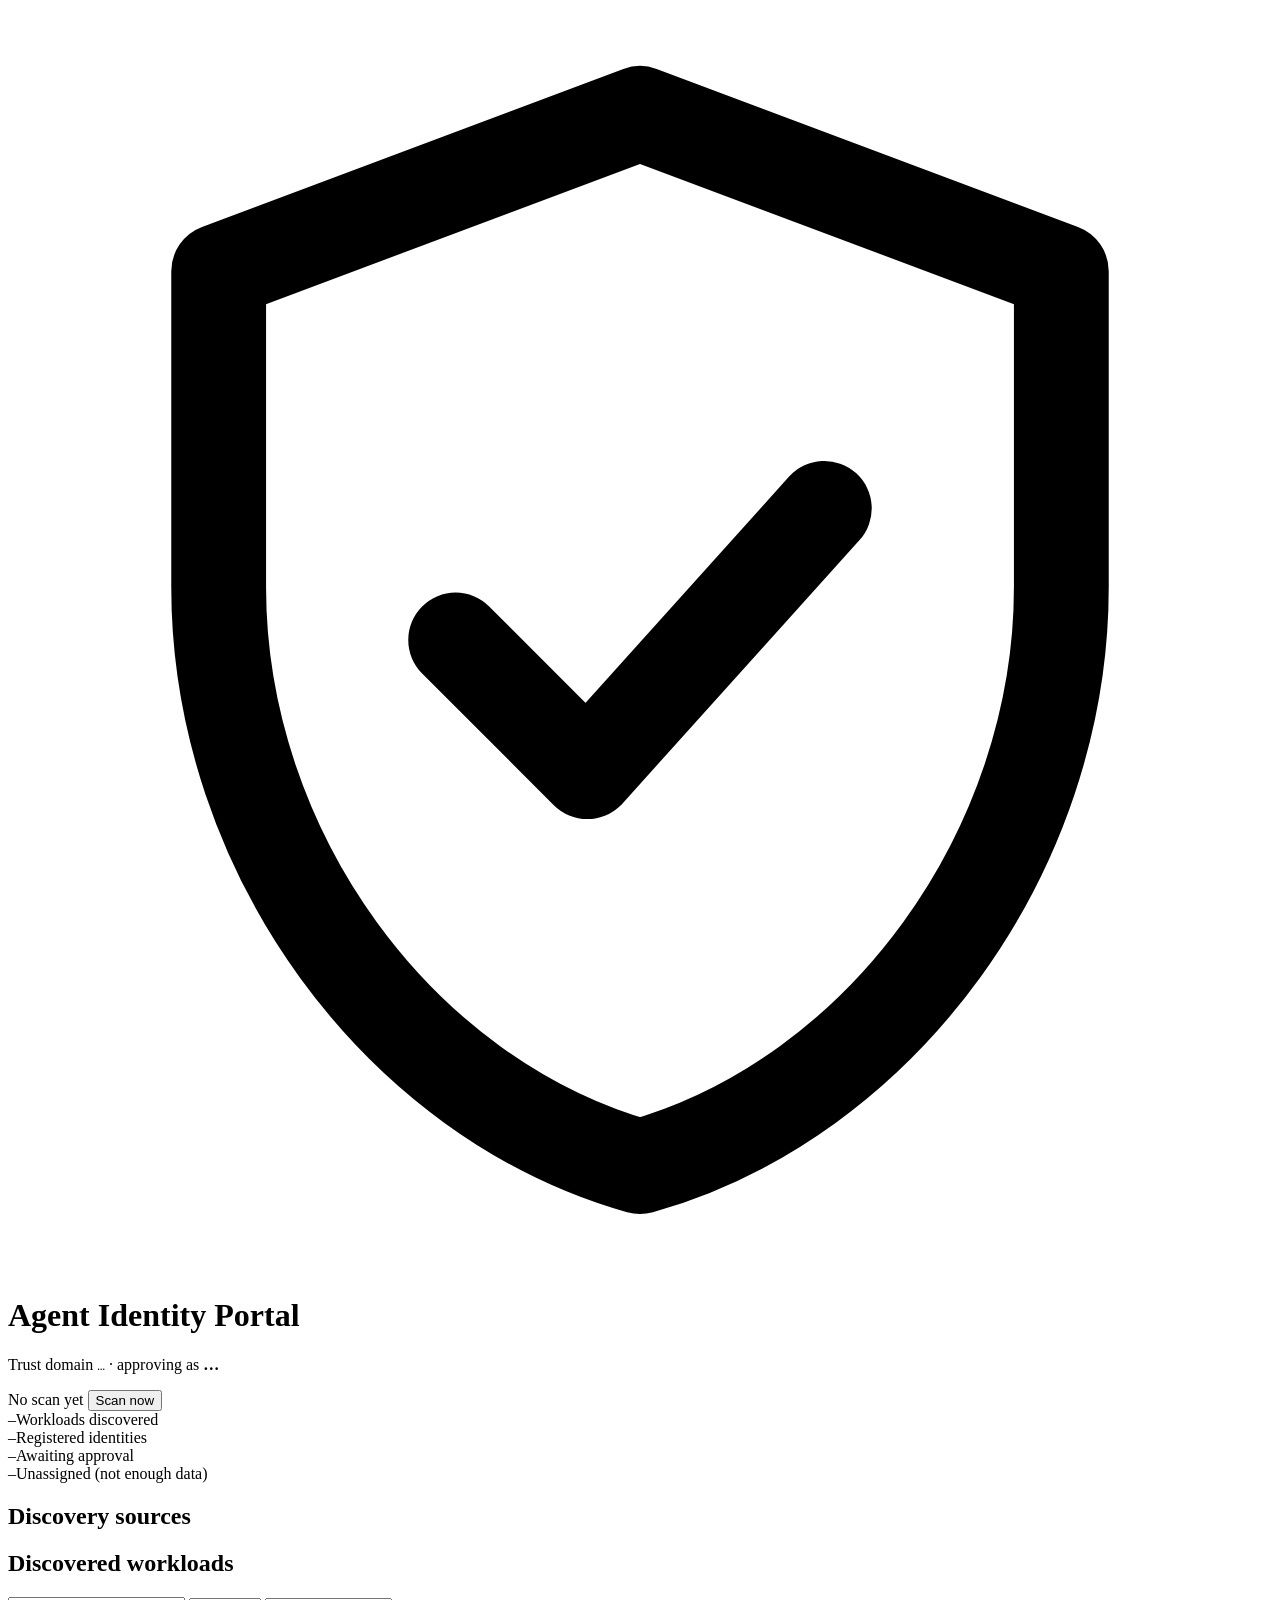
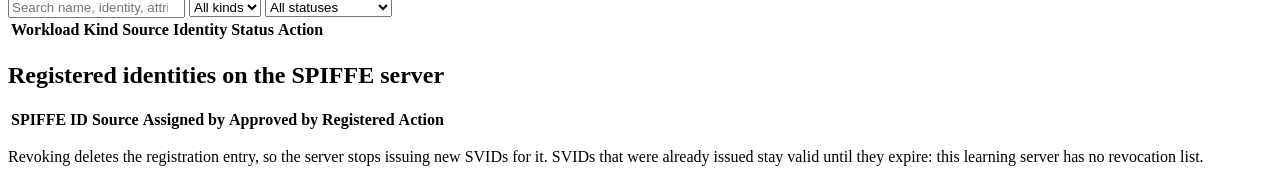
==== agent-identity-spiffe/spiffe_identity/portal_static/index.html @ 63d3b44a "agent-identity-spiffe: local portal for workloads, attributes and identities agent-discovery portal " ====
<!doctype html>
<html lang="en">
<head>
  <meta charset="utf-8">
  <meta name="viewport" content="width=device-width, initial-scale=1">
  <meta name="portal-token" content="__PORTAL_TOKEN__">
  <title>Agent Identity Portal</title>
  <link rel="stylesheet" href="/portal.css">
</head>
<body>
  <header class="topbar">
    <div class="brand">
      <svg class="logo" viewBox="0 0 24 24" aria-hidden="true"><path d="M12 2 4 5v6c0 5 3.4 9.7 8 11 4.6-1.3 8-6 8-11V5l-8-3Z" fill="none" stroke="currentColor" stroke-width="1.8" stroke-linejoin="round"/><path d="m8.5 12 2.5 2.5 4.5-5" fill="none" stroke="currentColor" stroke-width="1.8" stroke-linecap="round" stroke-linejoin="round"/></svg>
      <div>
        <h1>Agent Identity Portal</h1>
        <p class="sub">Trust domain <code id="td">…</code> · approving as <strong id="approver">…</strong></p>
      </div>
    </div>
    <div class="scanbox">
      <span id="scanned" class="muted">No scan yet</span>
      <button id="scan-btn" class="btn primary" type="button">Scan now</button>
    </div>
  </header>

  <main>
    <div id="banner" class="banner" hidden></div>

    <section class="cards" aria-label="Summary">
      <div class="card"><span class="num" id="c-total">–</span><span class="lbl">Workloads discovered</span></div>
      <div class="card ok"><span class="num" id="c-registered">–</span><span class="lbl">Registered identities</span></div>
      <div class="card warn"><span class="num" id="c-pending">–</span><span class="lbl">Awaiting approval</span></div>
      <div class="card none"><span class="num" id="c-unassigned">–</span><span class="lbl">Unassigned (not enough data)</span></div>
    </section>

    <section aria-labelledby="sources-h">
      <h2 id="sources-h">Discovery sources</h2>
      <div id="sources" class="sources"></div>
      <ul id="notes" class="notes"></ul>
    </section>

    <section aria-labelledby="wl-h">
      <div class="section-head">
        <h2 id="wl-h">Discovered workloads</h2>
        <div class="filters">
          <input id="f-text" type="search" placeholder="Search name, identity, attribute…" aria-label="Search">
          <select id="f-kind" aria-label="Filter by kind"><option value="">All kinds</option></select>
          <select id="f-status" aria-label="Filter by status">
            <option value="">All statuses</option>
            <option value="registered">Registered</option>
            <option value="pending">Awaiting approval</option>
            <option value="unassigned">Unassigned</option>
            <option value="unknown">Unknown</option>
          </select>
        </div>
      </div>
      <div class="table-wrap">
        <table class="grid" id="wl-table">
          <thead><tr><th>Workload</th><th class="hide-sm">Kind</th><th class="hide-sm">Source</th><th>Identity</th><th>Status</th><th class="act">Action</th></tr></thead>
          <tbody id="wl-body"></tbody>
        </table>
      </div>
      <p id="wl-empty" class="empty" hidden></p>
    </section>

    <section aria-labelledby="en-h">
      <h2 id="en-h">Registered identities on the SPIFFE server</h2>
      <div class="table-wrap">
        <table class="grid">
          <thead><tr><th>SPIFFE ID</th><th class="hide-sm">Source</th><th class="hide-sm">Assigned by</th><th>Approved by</th><th>Registered</th><th class="act">Action</th></tr></thead>
          <tbody id="en-body"></tbody>
        </table>
      </div>
      <p id="en-empty" class="empty" hidden></p>
      <p class="fine">Revoking deletes the registration entry, so the server stops issuing new SVIDs for it. SVIDs that were already issued stay valid until they expire: this learning server has no revocation list.</p>
    </section>
  </main>

  <template id="detail-tpl">
    <tr class="detail"><td colspan="6"><div class="detail-grid">
      <div><h3>Attributes</h3><table class="kv"></table></div>
      <div>
        <h3>Selectors</h3><ul class="sel"></ul>
        <h3>Assignment</h3><dl class="assign"></dl>
      </div>
    </div></td></tr>
  </template>

  <script src="/portal.js"></script>
</body>
</html>
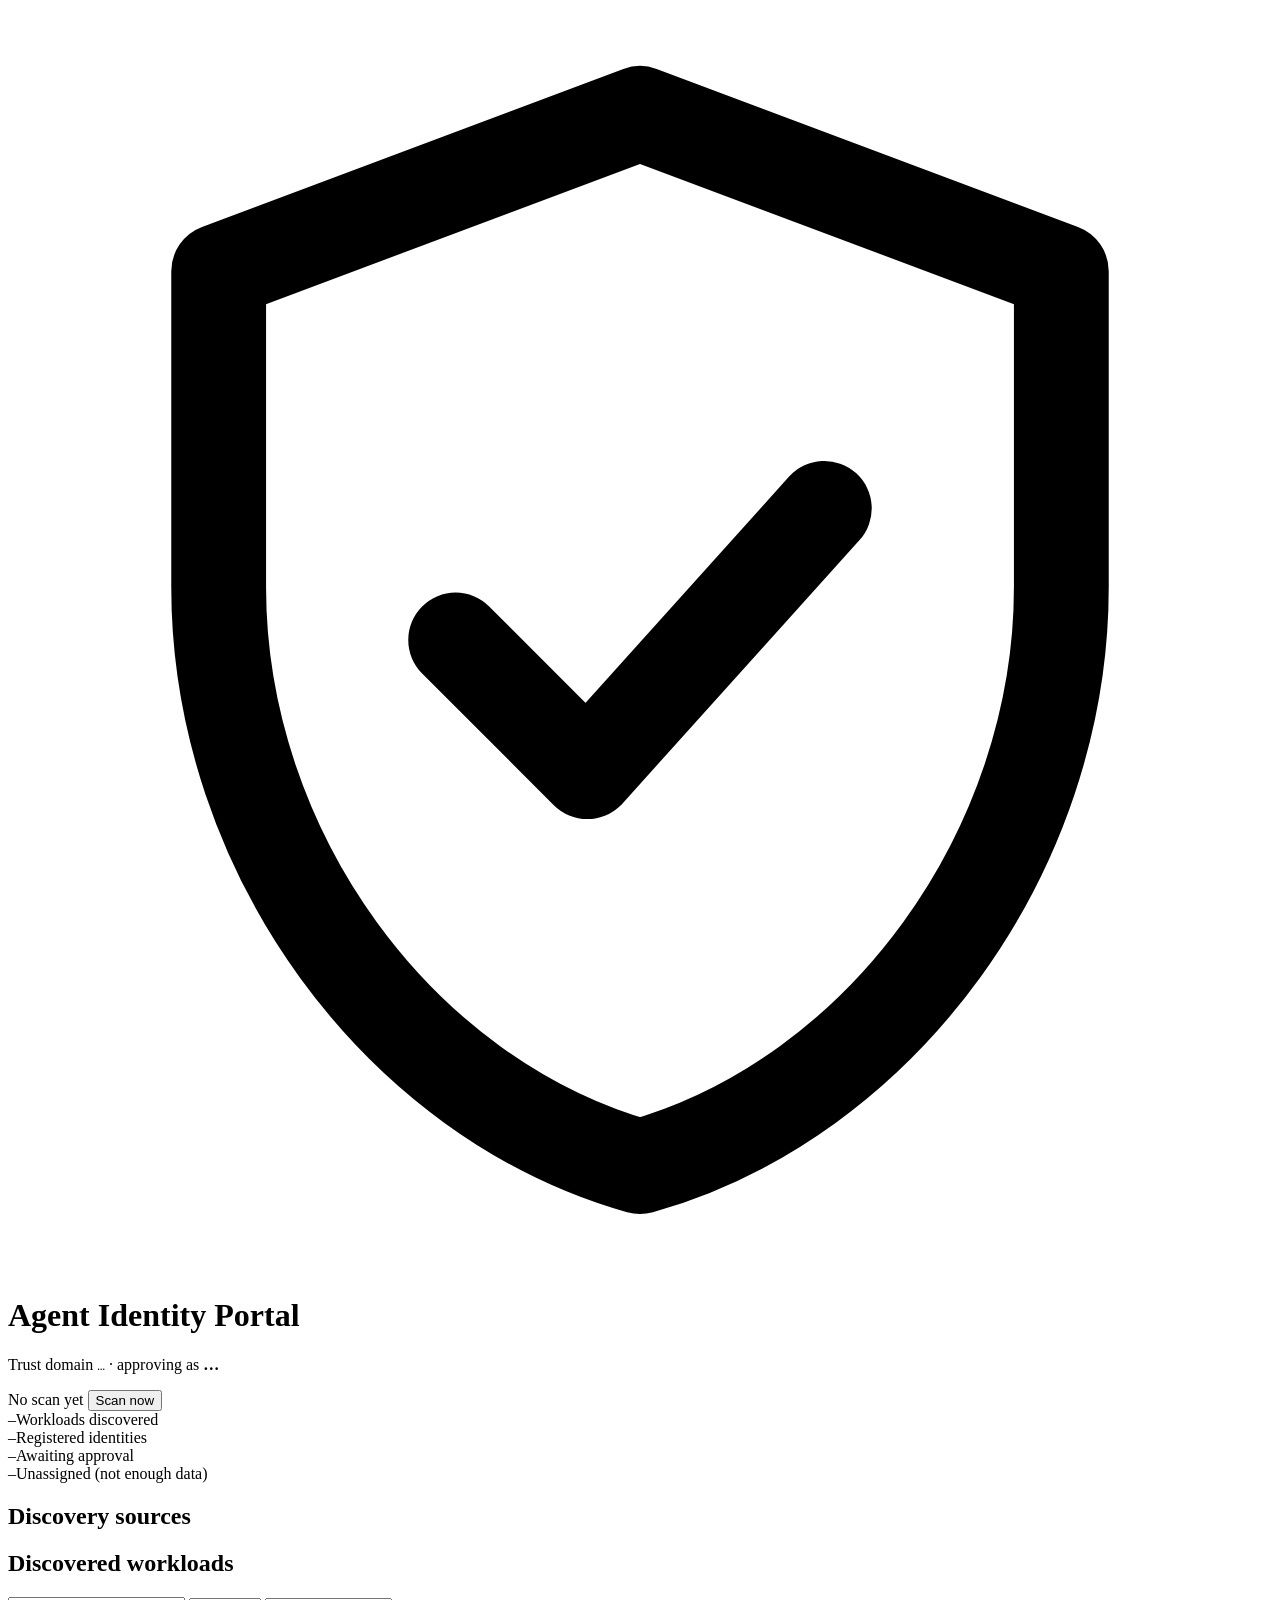
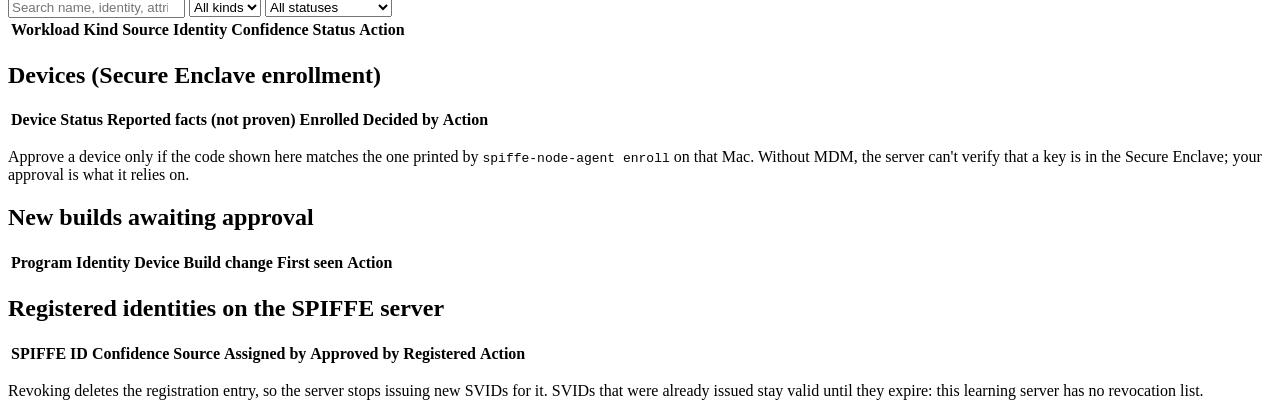
==== commit a6e92c78: "agent-identity-spiffe: device attestation server side (Phase 1) Implements the server half of the ma" ====
--- a/agent-identity-spiffe/spiffe_identity/portal_static/index.html
+++ b/agent-identity-spiffe/spiffe_identity/portal_static/index.html
@@ -55,18 +55,41 @@
       </div>
       <div class="table-wrap">
         <table class="grid" id="wl-table">
-          <thead><tr><th>Workload</th><th class="hide-sm">Kind</th><th class="hide-sm">Source</th><th>Identity</th><th>Status</th><th class="act">Action</th></tr></thead>
+          <thead><tr><th>Workload</th><th class="hide-sm">Kind</th><th class="hide-sm">Source</th><th>Identity</th><th>Confidence</th><th>Status</th><th class="act">Action</th></tr></thead>
           <tbody id="wl-body"></tbody>
         </table>
       </div>
       <p id="wl-empty" class="empty" hidden></p>
     </section>
 
+    <section aria-labelledby="dev-h">
+      <h2 id="dev-h">Devices (Secure Enclave enrollment)</h2>
+      <div class="table-wrap">
+        <table class="grid">
+          <thead><tr><th>Device</th><th>Status</th><th class="hide-sm">Reported facts (not proven)</th><th class="hide-sm">Enrolled</th><th>Decided by</th><th class="act">Action</th></tr></thead>
+          <tbody id="dev-body"></tbody>
+        </table>
+      </div>
+      <p id="dev-empty" class="empty" hidden></p>
+      <p class="fine">Approve a device only if the code shown here matches the one printed by <code>spiffe-node-agent enroll</code> on that Mac. Without MDM, the server can't verify that a key is in the Secure Enclave; your approval is what it relies on.</p>
+    </section>
+
+    <section aria-labelledby="bld-h">
+      <h2 id="bld-h">New builds awaiting approval</h2>
+      <div class="table-wrap">
+        <table class="grid">
+          <thead><tr><th>Program</th><th>Identity</th><th class="hide-sm">Device</th><th>Build change</th><th class="hide-sm">First seen</th><th class="act">Action</th></tr></thead>
+          <tbody id="bld-body"></tbody>
+        </table>
+      </div>
+      <p id="bld-empty" class="empty" hidden></p>
+    </section>
+
     <section aria-labelledby="en-h">
       <h2 id="en-h">Registered identities on the SPIFFE server</h2>
       <div class="table-wrap">
         <table class="grid">
-          <thead><tr><th>SPIFFE ID</th><th class="hide-sm">Source</th><th class="hide-sm">Assigned by</th><th>Approved by</th><th>Registered</th><th class="act">Action</th></tr></thead>
+          <thead><tr><th>SPIFFE ID</th><th>Confidence</th><th class="hide-sm">Source</th><th class="hide-sm">Assigned by</th><th>Approved by</th><th>Registered</th><th class="act">Action</th></tr></thead>
           <tbody id="en-body"></tbody>
         </table>
       </div>
@@ -76,7 +99,7 @@
   </main>
 
   <template id="detail-tpl">
-    <tr class="detail"><td colspan="6"><div class="detail-grid">
+    <tr class="detail"><td colspan="7"><div class="detail-grid">
       <div><h3>Attributes</h3><table class="kv"></table></div>
       <div>
         <h3>Selectors</h3><ul class="sel"></ul>
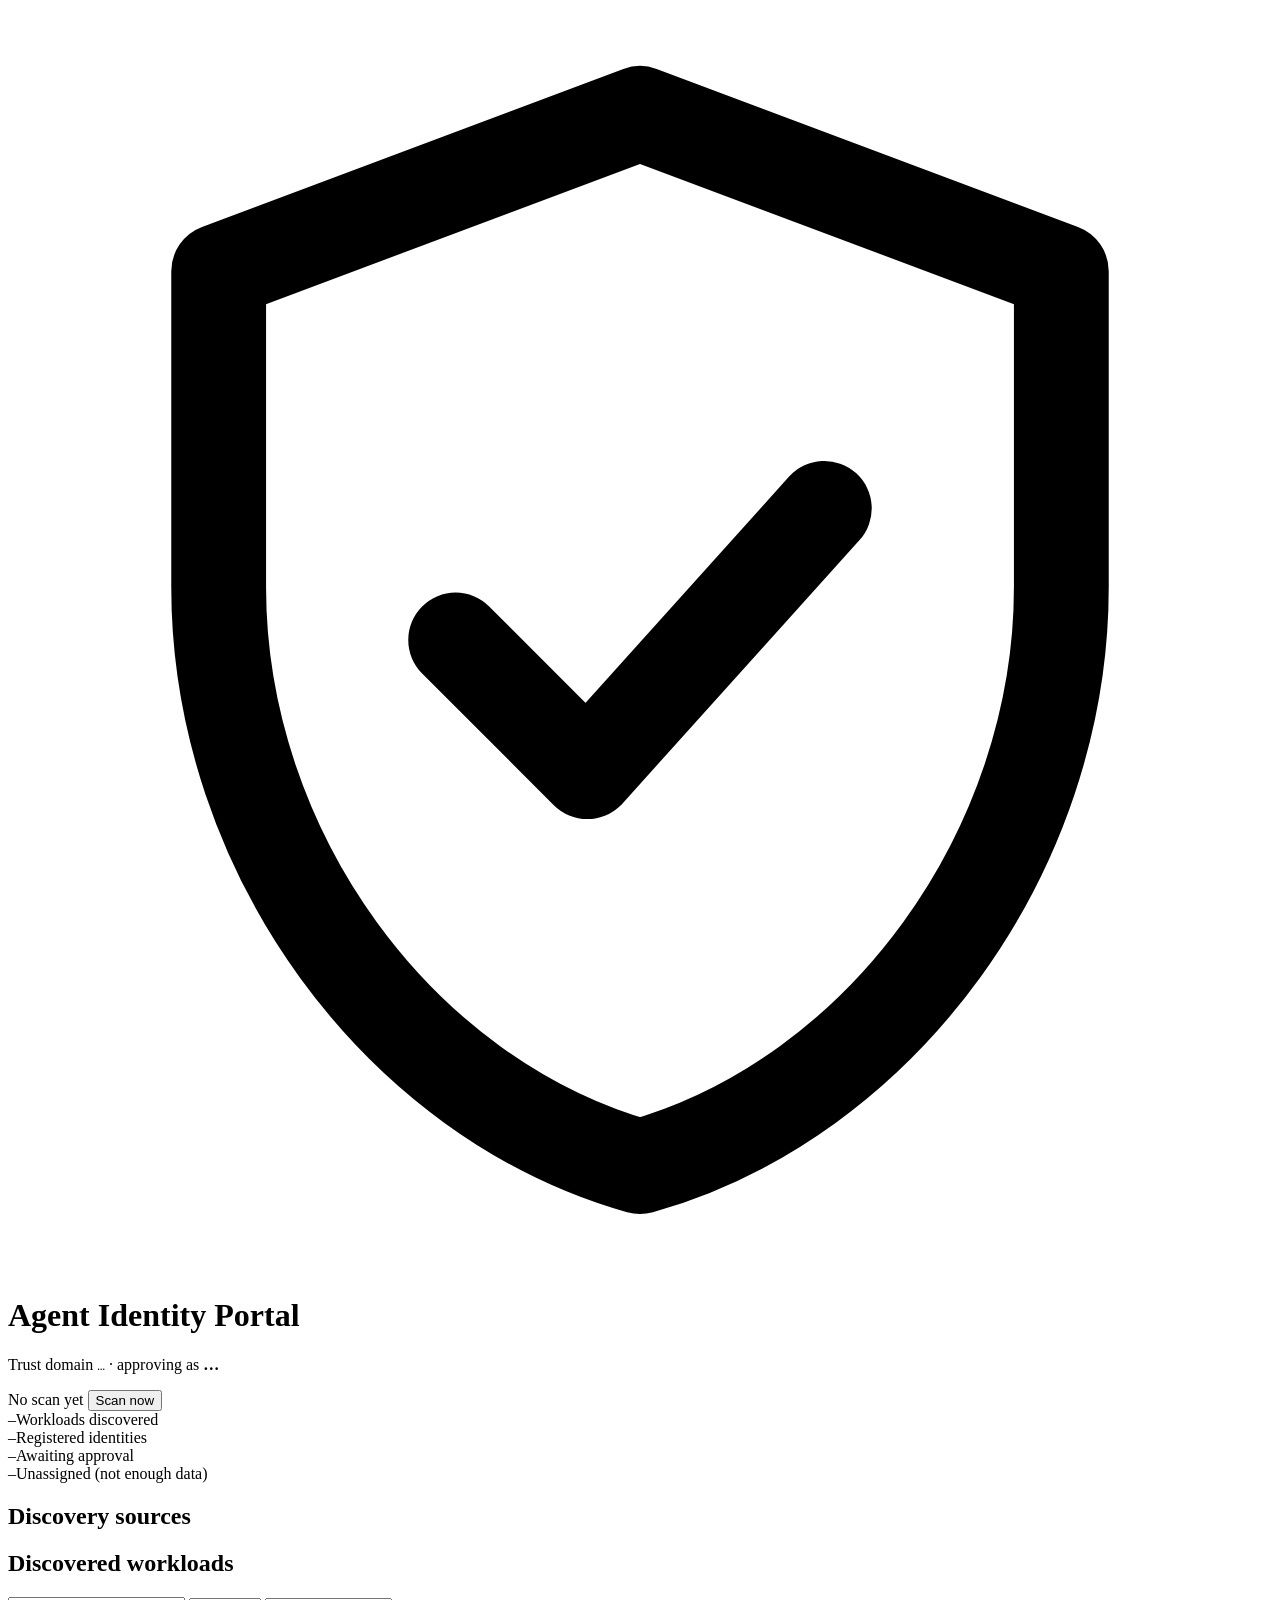
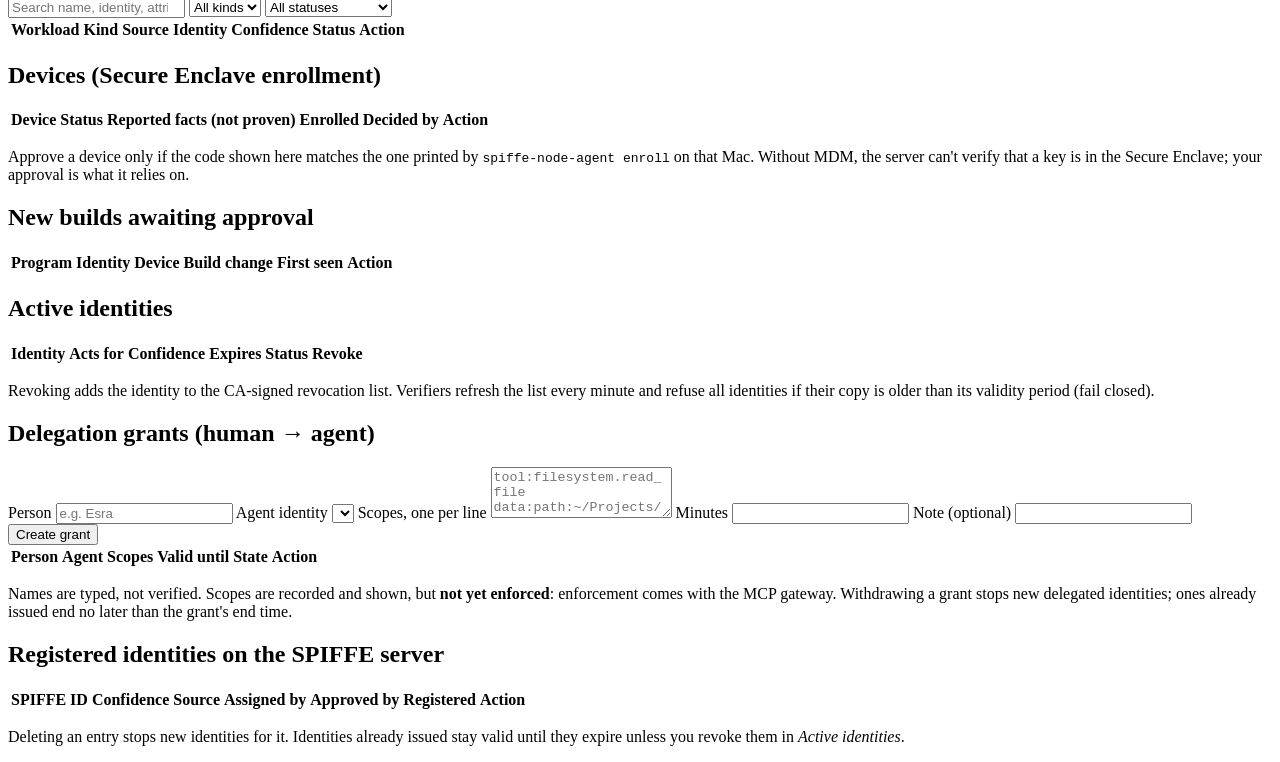
==== commit fa633fdc: "agent-identity-spiffe: issuance log, identity revocation, human-to-agent delegation Issuance log: ev" ====
--- a/agent-identity-spiffe/spiffe_identity/portal_static/index.html
+++ b/agent-identity-spiffe/spiffe_identity/portal_static/index.html
@@ -85,6 +85,40 @@
       <p id="bld-empty" class="empty" hidden></p>
     </section>
 
+    <section aria-labelledby="id-h">
+      <h2 id="id-h">Active identities</h2>
+      <div class="table-wrap">
+        <table class="grid">
+          <thead><tr><th>Identity</th><th>Acts for</th><th>Confidence</th><th class="hide-sm">Expires</th><th>Status</th><th class="act">Revoke</th></tr></thead>
+          <tbody id="sv-body"></tbody>
+        </table>
+      </div>
+      <p id="sv-empty" class="empty" hidden></p>
+      <p class="fine">Revoking adds the identity to the CA-signed revocation list. Verifiers refresh the list every minute and refuse all identities if their copy is older than its validity period (fail closed).</p>
+    </section>
+
+    <section aria-labelledby="gr-h">
+      <h2 id="gr-h">Delegation grants (human → agent)</h2>
+      <form id="grant-form" class="grant-form" autocomplete="off">
+        <label>Person <input id="g-principal" maxlength="100" placeholder="e.g. Esra" required></label>
+        <label>Agent identity <select id="g-agent" required></select></label>
+        <label class="wide">Scopes, one per line
+          <textarea id="g-scopes" rows="3" placeholder="tool:filesystem.read_file&#10;data:path:~/Projects/transform/**" required></textarea></label>
+        <label>Minutes <input id="g-minutes" type="number" min="1" step="1" required></label>
+        <label class="wide">Note (optional) <input id="g-note" maxlength="200"></label>
+        <div class="form-actions"><button id="g-create" class="btn primary" type="submit">Create grant</button>
+          <span id="g-limits" class="muted"></span></div>
+      </form>
+      <div class="table-wrap">
+        <table class="grid">
+          <thead><tr><th>Person</th><th>Agent</th><th class="hide-sm">Scopes</th><th>Valid until</th><th>State</th><th class="act">Action</th></tr></thead>
+          <tbody id="gr-body"></tbody>
+        </table>
+      </div>
+      <p id="gr-empty" class="empty" hidden></p>
+      <p class="fine">Names are typed, not verified. Scopes are recorded and shown, but <strong>not yet enforced</strong>: enforcement comes with the MCP gateway. Withdrawing a grant stops new delegated identities; ones already issued end no later than the grant's end time.</p>
+    </section>
+
     <section aria-labelledby="en-h">
       <h2 id="en-h">Registered identities on the SPIFFE server</h2>
       <div class="table-wrap">
@@ -94,7 +128,7 @@
         </table>
       </div>
       <p id="en-empty" class="empty" hidden></p>
-      <p class="fine">Revoking deletes the registration entry, so the server stops issuing new SVIDs for it. SVIDs that were already issued stay valid until they expire: this learning server has no revocation list.</p>
+      <p class="fine">Deleting an entry stops new identities for it. Identities already issued stay valid until they expire unless you revoke them in <em>Active identities</em>.</p>
     </section>
   </main>
 
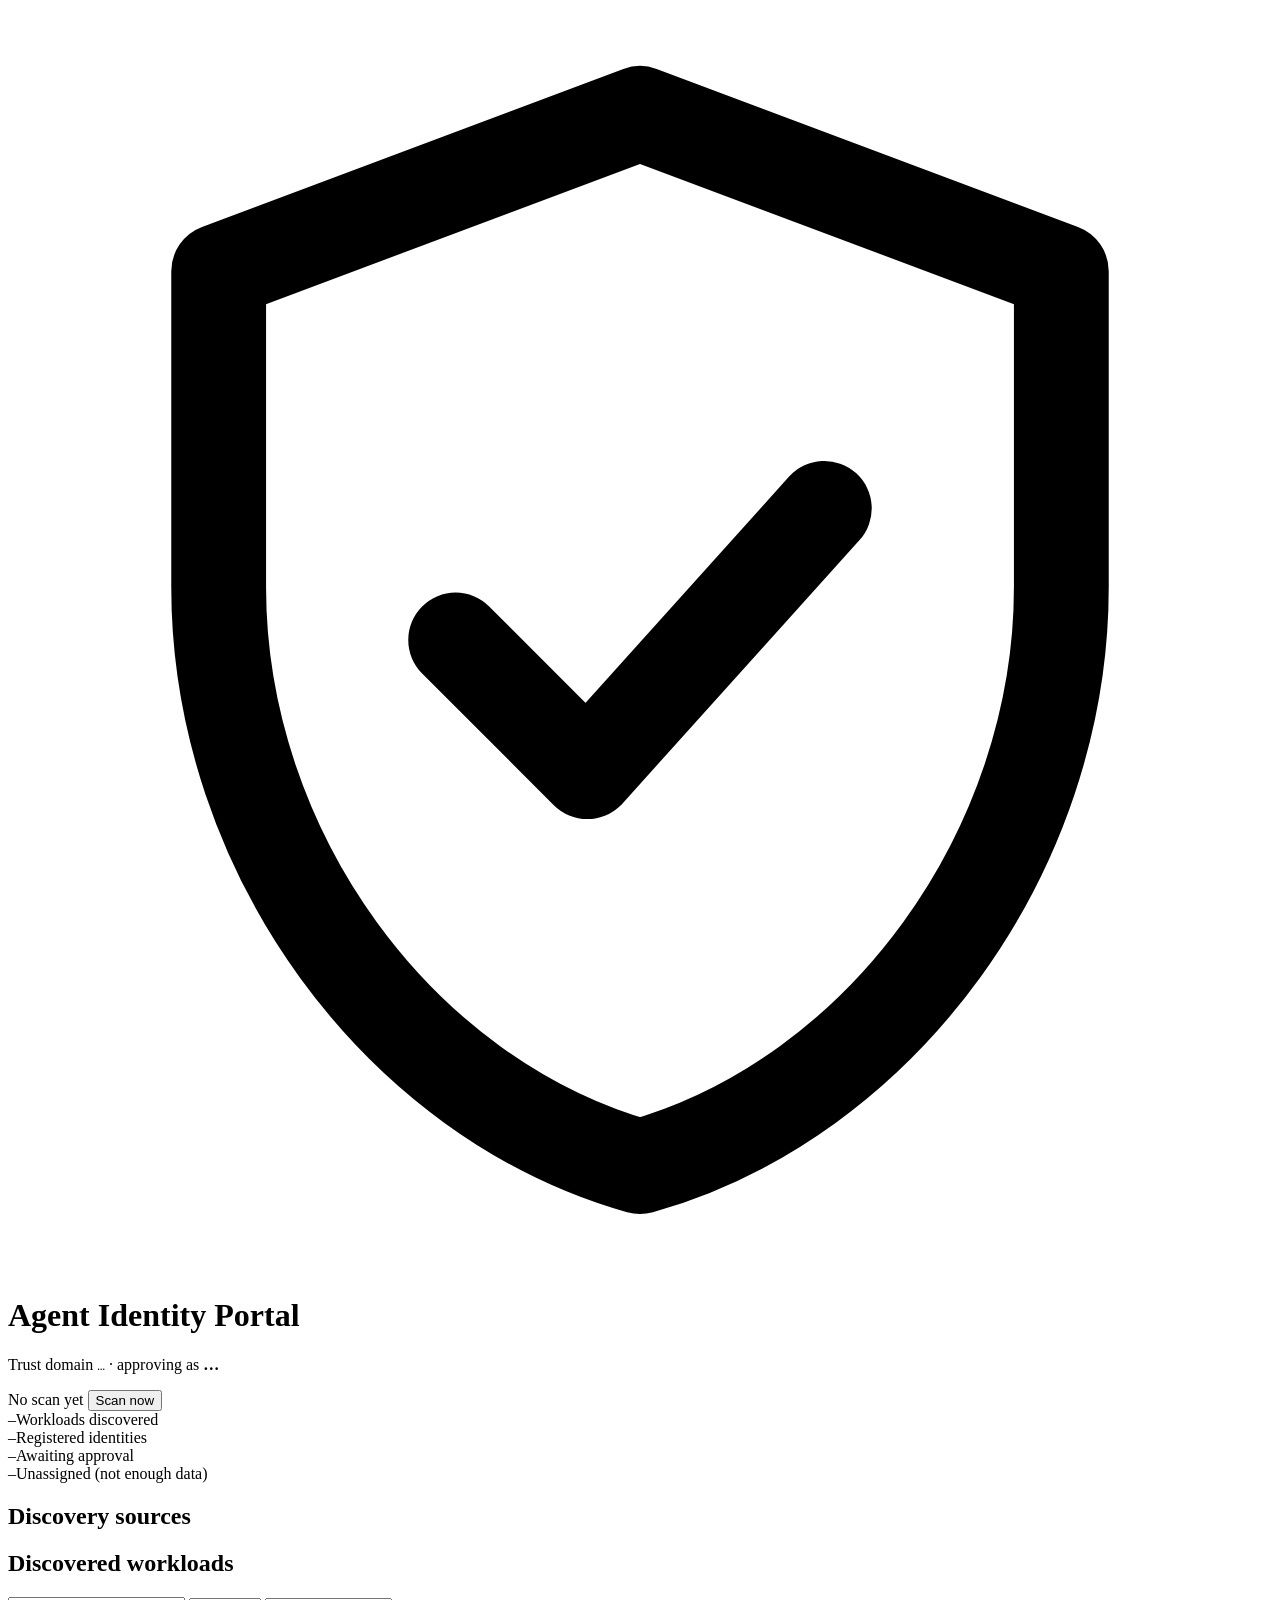
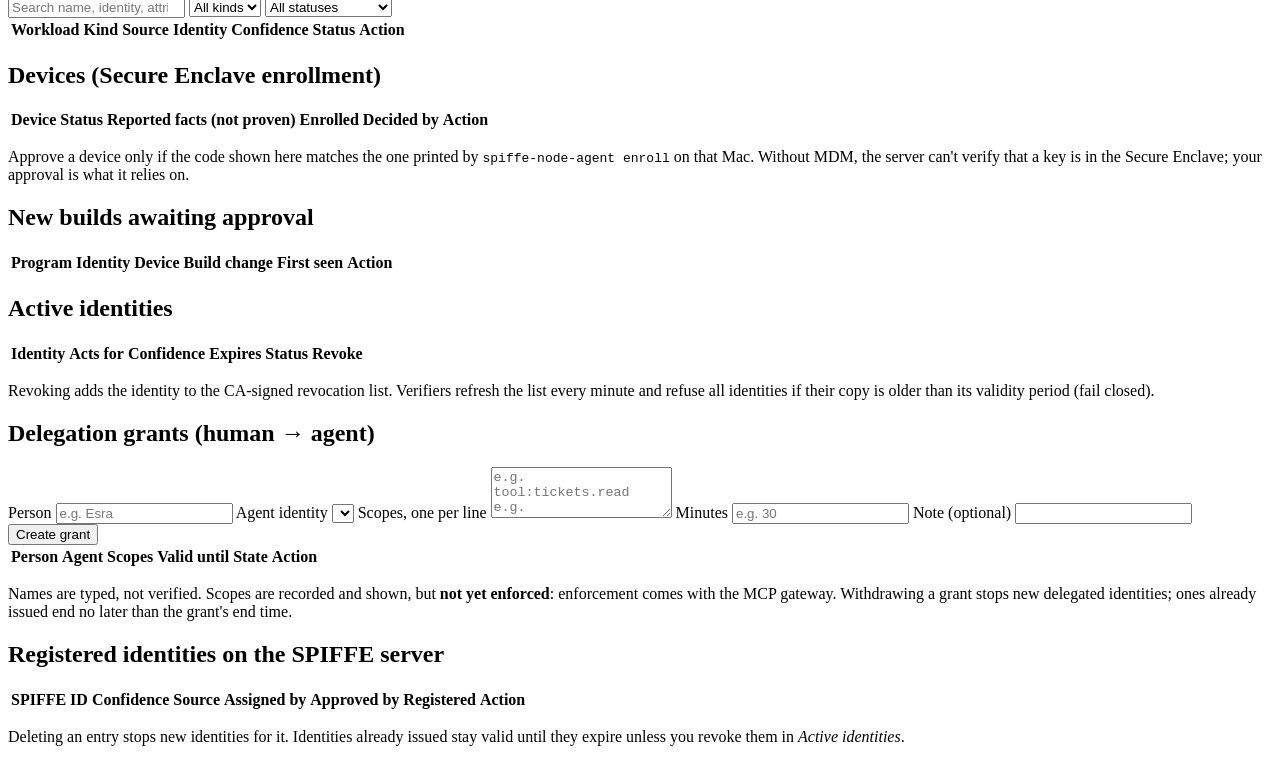
==== commit ca2c9507: "agent-identity-spiffe: fix delegation grant form giving no feedback Creating a grant could look like" ====
--- a/agent-identity-spiffe/spiffe_identity/portal_static/index.html
+++ b/agent-identity-spiffe/spiffe_identity/portal_static/index.html
@@ -99,15 +99,16 @@
 
     <section aria-labelledby="gr-h">
       <h2 id="gr-h">Delegation grants (human → agent)</h2>
-      <form id="grant-form" class="grant-form" autocomplete="off">
+      <form id="grant-form" class="grant-form" autocomplete="off" novalidate>
         <label>Person <input id="g-principal" maxlength="100" placeholder="e.g. Esra" required></label>
         <label>Agent identity <select id="g-agent" required></select></label>
         <label class="wide">Scopes, one per line
-          <textarea id="g-scopes" rows="3" placeholder="tool:filesystem.read_file&#10;data:path:~/Projects/transform/**" required></textarea></label>
-        <label>Minutes <input id="g-minutes" type="number" min="1" step="1" required></label>
+          <textarea id="g-scopes" rows="3" placeholder="e.g.  tool:tickets.read&#10;e.g.  data:path:~/Projects/transform/**" required></textarea></label>
+        <label>Minutes <input id="g-minutes" type="number" min="1" step="1" placeholder="e.g. 30" required></label>
         <label class="wide">Note (optional) <input id="g-note" maxlength="200"></label>
         <div class="form-actions"><button id="g-create" class="btn primary" type="submit">Create grant</button>
           <span id="g-limits" class="muted"></span></div>
+        <p id="g-status" class="form-status" role="status" aria-live="polite" hidden></p>
       </form>
       <div class="table-wrap">
         <table class="grid">
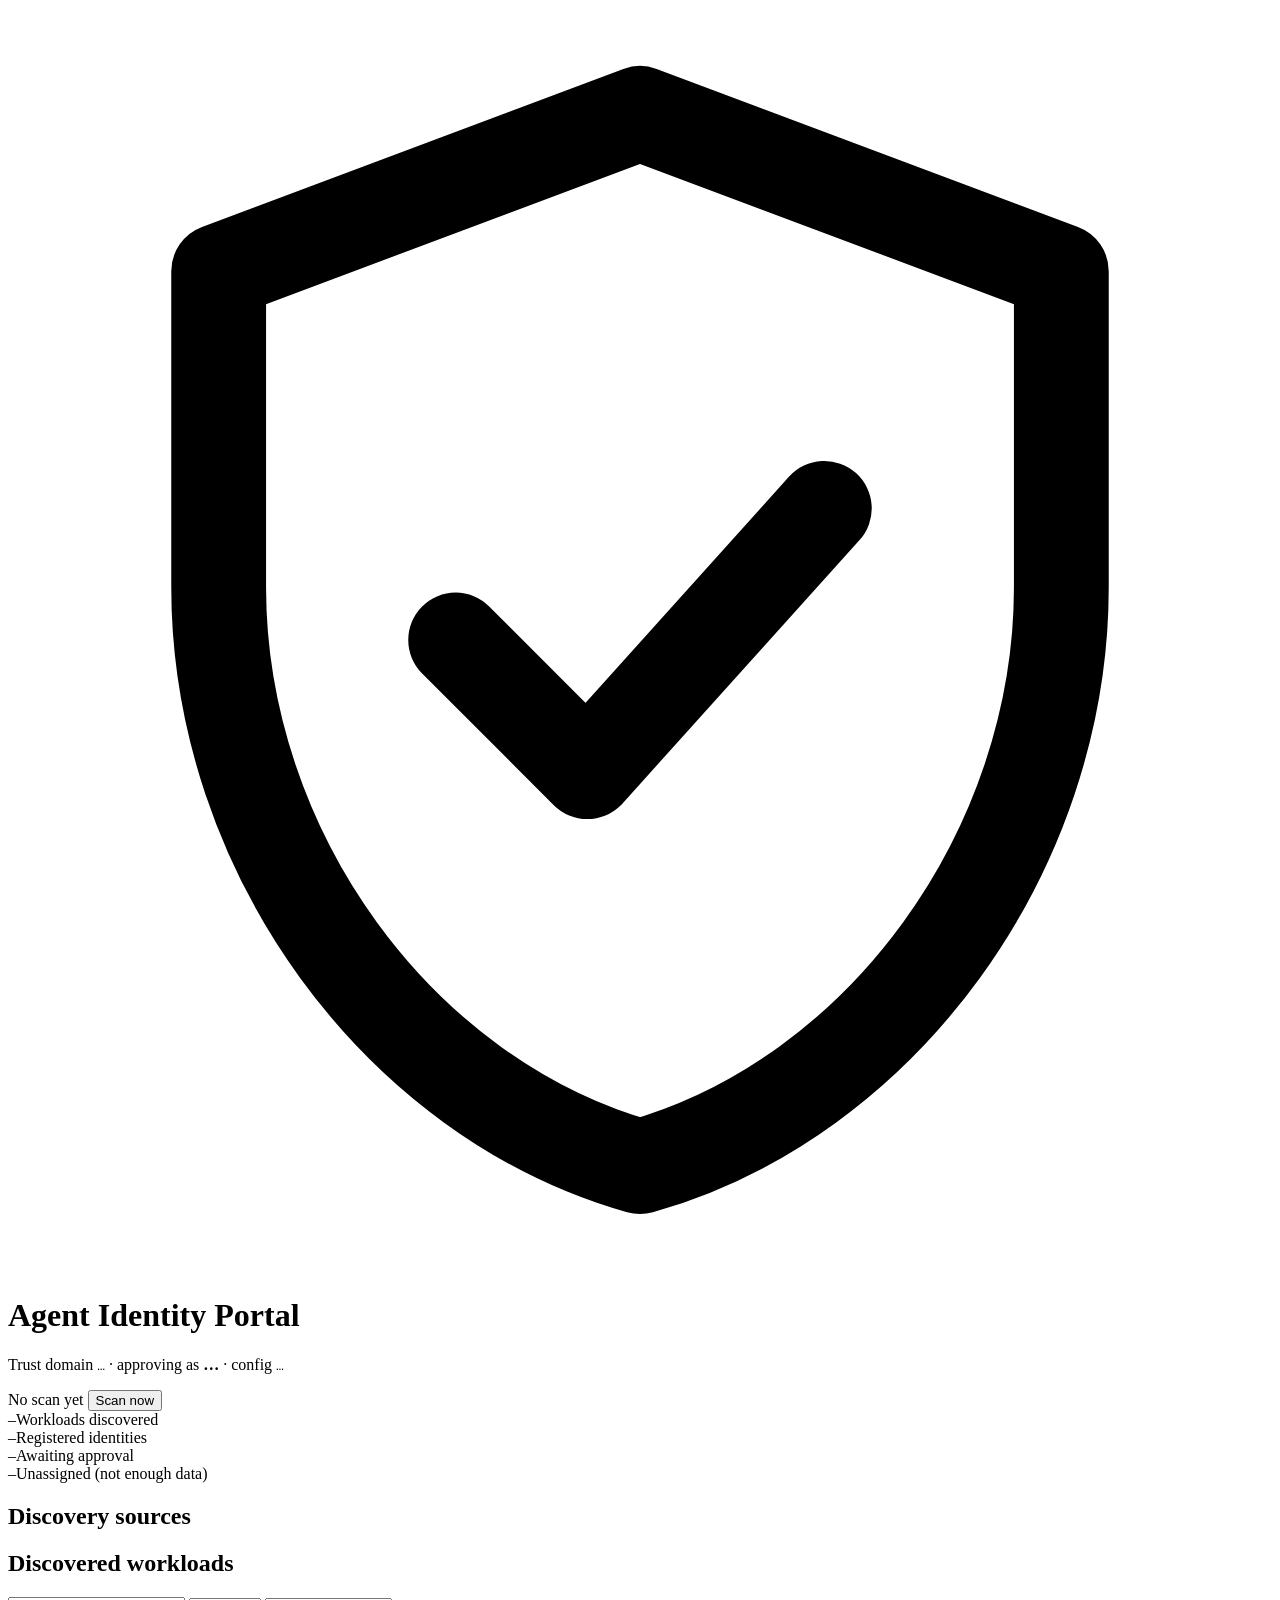
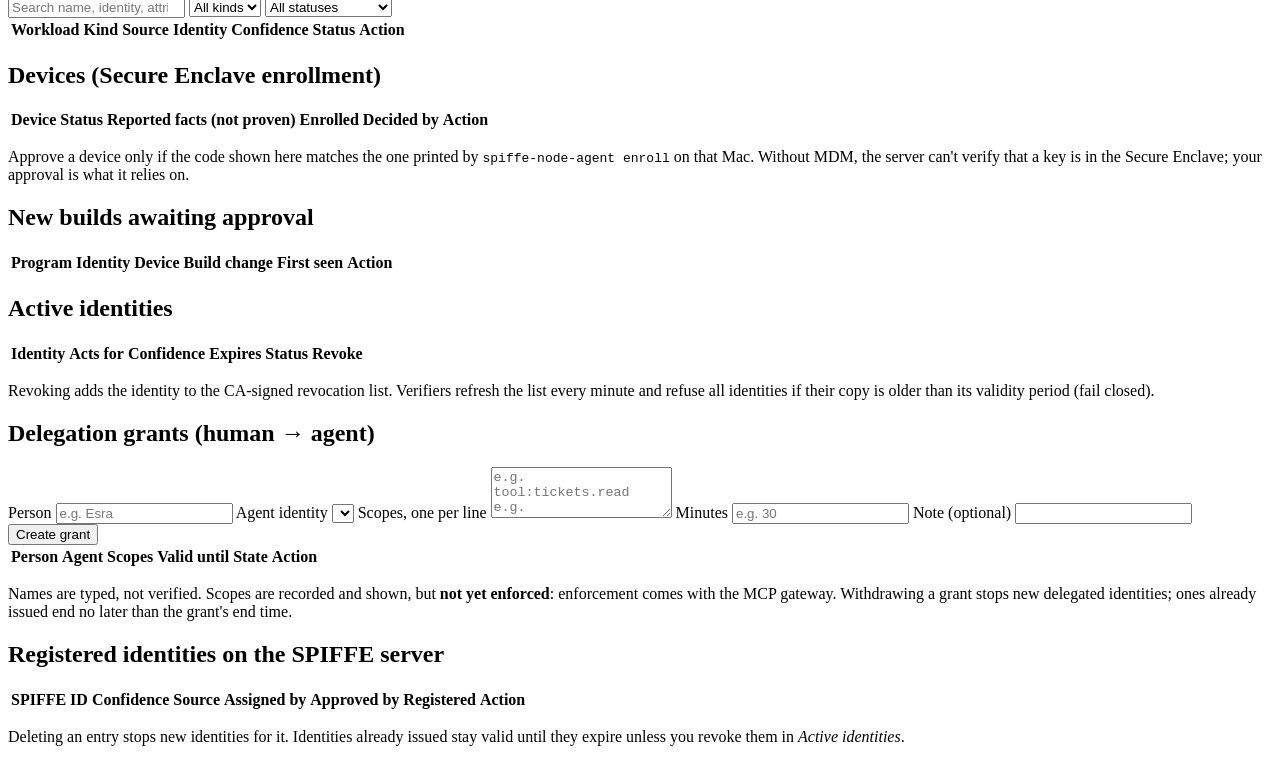
==== commit 0139b83e: "agent-identity-spiffe: show the active config and scanned sources in the portal header Makes it obvi" ====
--- a/agent-identity-spiffe/spiffe_identity/portal_static/index.html
+++ b/agent-identity-spiffe/spiffe_identity/portal_static/index.html
@@ -13,7 +13,7 @@
       <svg class="logo" viewBox="0 0 24 24" aria-hidden="true"><path d="M12 2 4 5v6c0 5 3.4 9.7 8 11 4.6-1.3 8-6 8-11V5l-8-3Z" fill="none" stroke="currentColor" stroke-width="1.8" stroke-linejoin="round"/><path d="m8.5 12 2.5 2.5 4.5-5" fill="none" stroke="currentColor" stroke-width="1.8" stroke-linecap="round" stroke-linejoin="round"/></svg>
       <div>
         <h1>Agent Identity Portal</h1>
-        <p class="sub">Trust domain <code id="td">…</code> · approving as <strong id="approver">…</strong></p>
+        <p class="sub">Trust domain <code id="td">…</code> · approving as <strong id="approver">…</strong> · config <code id="cfgname">…</code> <span id="cfgsources" class="muted"></span></p>
       </div>
     </div>
     <div class="scanbox">
